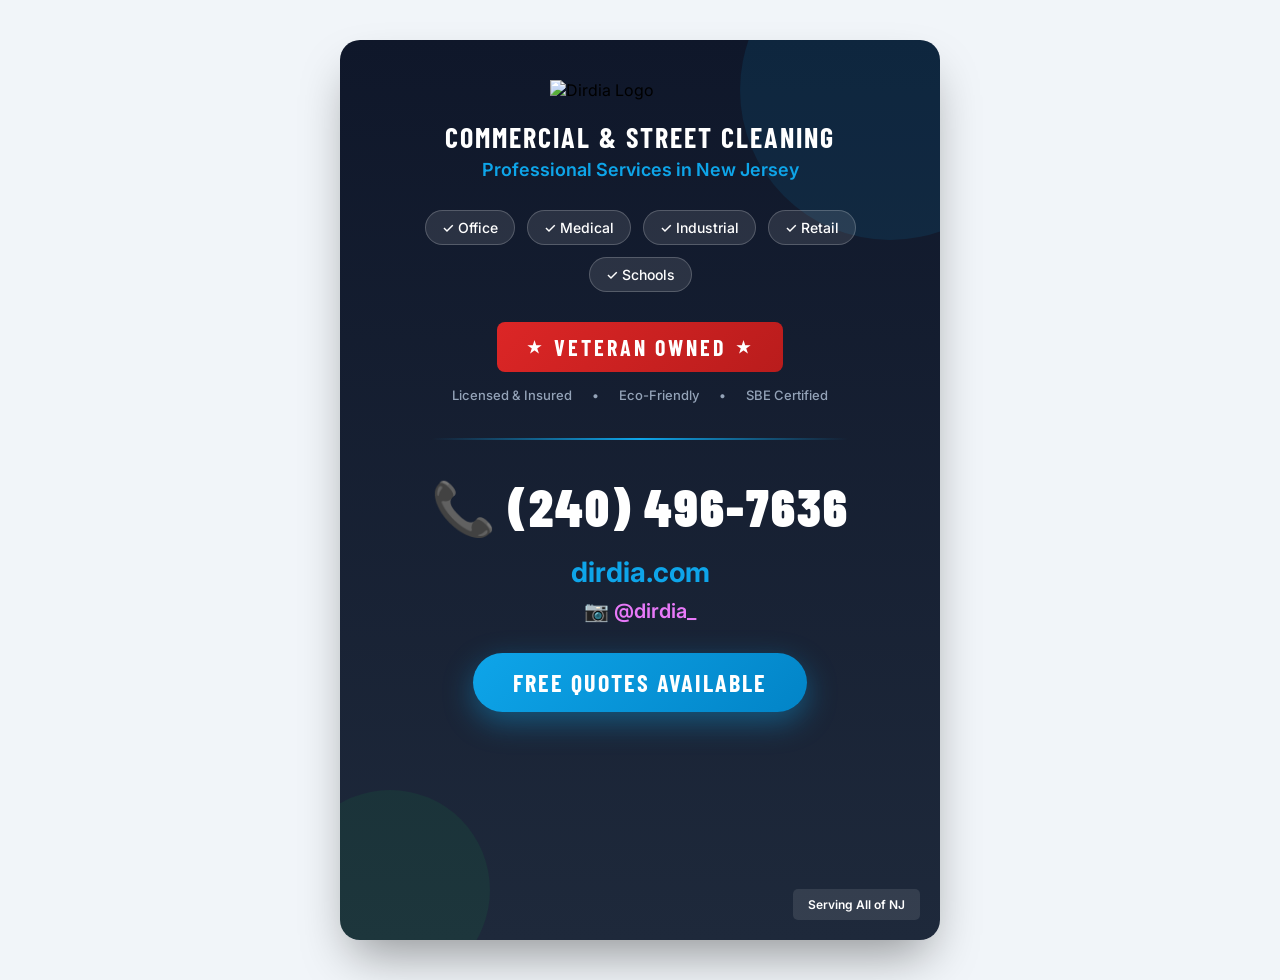
==== frontend/public/poster.html @ 5596f83d "auto-commit for a6fc9301-0016-433a-92a8-3f27f3d9824f" ====
<!DOCTYPE html>
<html lang="en">
<head>
    <meta charset="UTF-8">
    <meta name="viewport" content="width=device-width, initial-scale=1.0">
    <title>Dirdia Car Poster</title>
    <link href="https://fonts.googleapis.com/css2?family=Barlow+Condensed:wght@400;600;700;900&family=Inter:wght@400;500;600;700&display=swap" rel="stylesheet">
    <style>
        * {
            margin: 0;
            padding: 0;
            box-sizing: border-box;
        }
        
        body {
            font-family: 'Inter', sans-serif;
            background: #f1f5f9;
            min-height: 100vh;
            display: flex;
            justify-content: center;
            align-items: center;
            padding: 40px;
        }
        
        .poster {
            width: 600px;
            height: 900px;
            background: linear-gradient(180deg, #0F172A 0%, #1e293b 100%);
            border-radius: 20px;
            padding: 40px;
            display: flex;
            flex-direction: column;
            align-items: center;
            box-shadow: 0 25px 50px -12px rgba(0, 0, 0, 0.4);
            position: relative;
            overflow: hidden;
        }
        
        .poster::before {
            content: '';
            position: absolute;
            top: -100px;
            right: -100px;
            width: 300px;
            height: 300px;
            background: rgba(14, 165, 233, 0.1);
            border-radius: 50%;
        }
        
        .poster::after {
            content: '';
            position: absolute;
            bottom: -50px;
            left: -50px;
            width: 200px;
            height: 200px;
            background: rgba(22, 163, 74, 0.1);
            border-radius: 50%;
        }
        
        .logo {
            width: 180px;
            height: auto;
            margin-bottom: 20px;
            position: relative;
            z-index: 1;
        }
        
        .tagline {
            font-family: 'Barlow Condensed', sans-serif;
            font-size: 28px;
            font-weight: 700;
            color: white;
            text-align: center;
            margin-bottom: 5px;
            text-transform: uppercase;
            letter-spacing: 2px;
            position: relative;
            z-index: 1;
        }
        
        .sub-tagline {
            font-size: 18px;
            color: #0EA5E9;
            text-align: center;
            margin-bottom: 30px;
            font-weight: 600;
            position: relative;
            z-index: 1;
        }
        
        .services {
            display: flex;
            flex-wrap: wrap;
            justify-content: center;
            gap: 12px;
            margin-bottom: 30px;
            position: relative;
            z-index: 1;
        }
        
        .service-tag {
            background: rgba(255, 255, 255, 0.1);
            color: white;
            padding: 8px 16px;
            border-radius: 20px;
            font-size: 14px;
            font-weight: 500;
            border: 1px solid rgba(255, 255, 255, 0.2);
        }
        
        .veteran-badge {
            background: linear-gradient(135deg, #dc2626 0%, #b91c1c 100%);
            color: white;
            padding: 12px 30px;
            border-radius: 8px;
            font-family: 'Barlow Condensed', sans-serif;
            font-size: 22px;
            font-weight: 700;
            text-transform: uppercase;
            letter-spacing: 3px;
            margin-bottom: 15px;
            display: flex;
            align-items: center;
            gap: 10px;
            position: relative;
            z-index: 1;
        }
        
        .veteran-badge::before,
        .veteran-badge::after {
            content: '★';
            font-size: 16px;
        }
        
        .trust-badges {
            display: flex;
            gap: 20px;
            margin-bottom: 35px;
            position: relative;
            z-index: 1;
        }
        
        .trust-badge {
            color: #94a3b8;
            font-size: 13px;
            font-weight: 500;
        }
        
        .divider {
            width: 80%;
            height: 2px;
            background: linear-gradient(90deg, transparent, #0EA5E9, transparent);
            margin-bottom: 35px;
            position: relative;
            z-index: 1;
        }
        
        .contact-section {
            text-align: center;
            position: relative;
            z-index: 1;
        }
        
        .phone {
            font-family: 'Barlow Condensed', sans-serif;
            font-size: 52px;
            font-weight: 900;
            color: white;
            margin-bottom: 15px;
            letter-spacing: 2px;
        }
        
        .phone-icon {
            display: inline-block;
            margin-right: 10px;
        }
        
        .website {
            font-size: 28px;
            font-weight: 700;
            color: #0EA5E9;
            margin-bottom: 10px;
        }
        
        .instagram {
            font-size: 20px;
            color: #e879f9;
            font-weight: 600;
            margin-bottom: 30px;
        }
        
        .cta {
            background: linear-gradient(135deg, #0EA5E9 0%, #0284c7 100%);
            color: white;
            padding: 15px 40px;
            border-radius: 50px;
            font-family: 'Barlow Condensed', sans-serif;
            font-size: 24px;
            font-weight: 700;
            text-transform: uppercase;
            letter-spacing: 2px;
            box-shadow: 0 10px 30px rgba(14, 165, 233, 0.4);
            position: relative;
            z-index: 1;
        }
        
        .nj-badge {
            position: absolute;
            bottom: 20px;
            right: 20px;
            background: rgba(255, 255, 255, 0.1);
            color: white;
            padding: 8px 15px;
            border-radius: 5px;
            font-size: 12px;
            font-weight: 600;
            z-index: 1;
        }
        
        /* Print styles */
        @media print {
            body {
                background: white;
                padding: 0;
            }
            .poster {
                box-shadow: none;
                border-radius: 0;
            }
        }
    </style>
</head>
<body>
    <div class="poster">
        <img src="https://customer-assets.emergentagent.com/job_cleanstreets-nj/artifacts/n9fdovtq_Untitled_design-removebg-preview.png" alt="Dirdia Logo" class="logo">
        
        <div class="tagline">Commercial & Street Cleaning</div>
        <div class="sub-tagline">Professional Services in New Jersey</div>
        
        <div class="services">
            <span class="service-tag">✓ Office</span>
            <span class="service-tag">✓ Medical</span>
            <span class="service-tag">✓ Industrial</span>
            <span class="service-tag">✓ Retail</span>
            <span class="service-tag">✓ Schools</span>
        </div>
        
        <div class="veteran-badge">Veteran Owned</div>
        
        <div class="trust-badges">
            <span class="trust-badge">Licensed & Insured</span>
            <span class="trust-badge">•</span>
            <span class="trust-badge">Eco-Friendly</span>
            <span class="trust-badge">•</span>
            <span class="trust-badge">SBE Certified</span>
        </div>
        
        <div class="divider"></div>
        
        <div class="contact-section">
            <div class="phone">
                <span class="phone-icon">📞</span>(240) 496-7636
            </div>
            <div class="website">dirdia.com</div>
            <div class="instagram">📷 @dirdia_</div>
        </div>
        
        <div class="cta">Free Quotes Available</div>
        
        <div class="nj-badge">Serving All of NJ</div>
    </div>
</body>
</html>
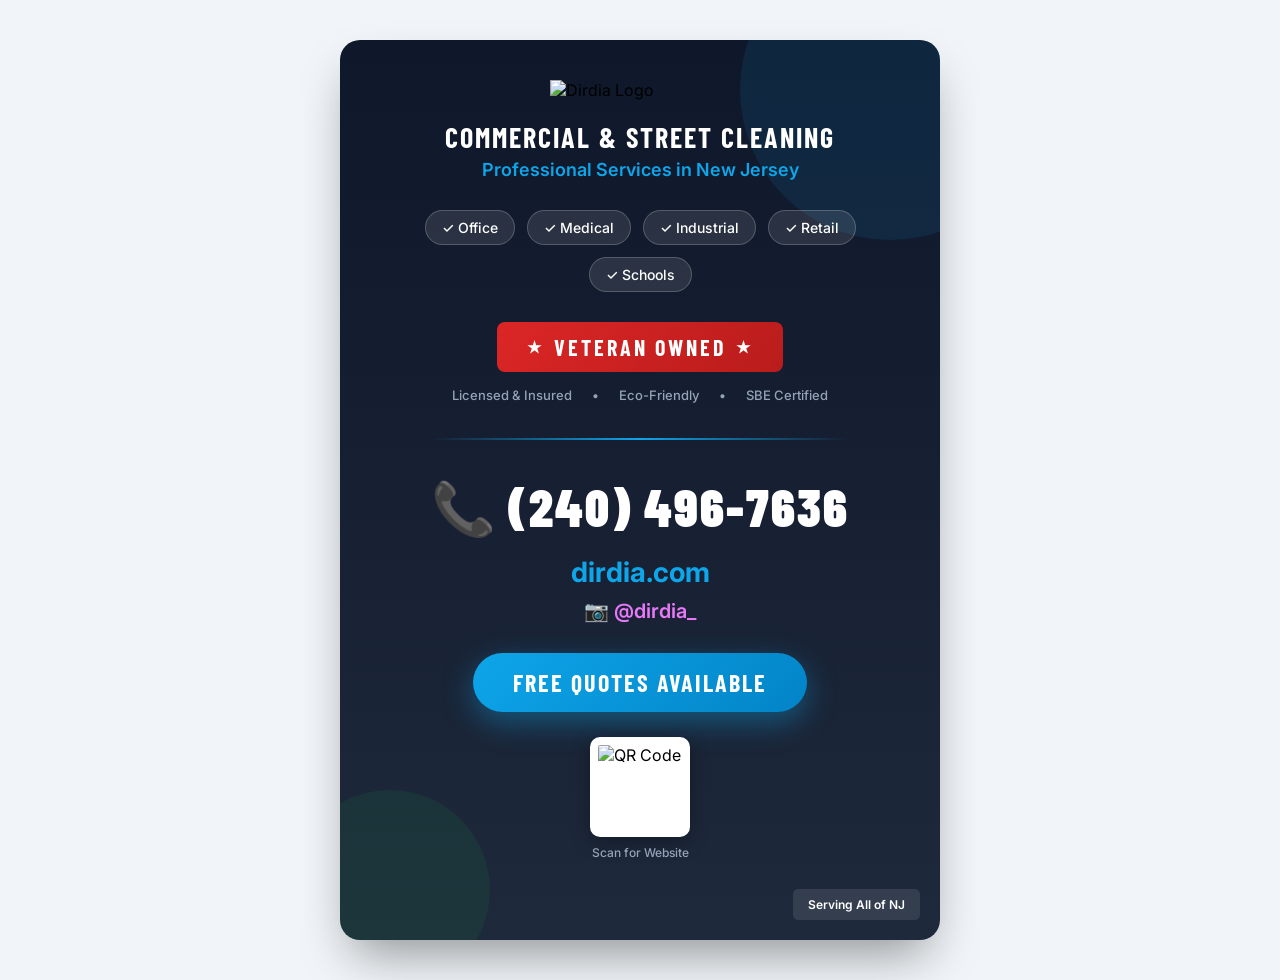
==== commit d147f777: "auto-commit for 244c4619-5ef1-4582-9c12-bc6d9a9cf313" ====
--- a/frontend/public/poster.html
+++ b/frontend/public/poster.html
@@ -203,6 +203,31 @@
             box-shadow: 0 10px 30px rgba(14, 165, 233, 0.4);
             position: relative;
             z-index: 1;
+            margin-bottom: 25px;
+        }
+        
+        .qr-section {
+            display: flex;
+            flex-direction: column;
+            align-items: center;
+            position: relative;
+            z-index: 1;
+        }
+        
+        .qr-code {
+            width: 100px;
+            height: 100px;
+            background: white;
+            padding: 8px;
+            border-radius: 10px;
+            box-shadow: 0 5px 20px rgba(0, 0, 0, 0.3);
+        }
+        
+        .qr-label {
+            color: #94a3b8;
+            font-size: 12px;
+            margin-top: 8px;
+            font-weight: 500;
         }
         
         .nj-badge {
@@ -268,6 +293,11 @@
         
         <div class="cta">Free Quotes Available</div>
         
+        <div class="qr-section">
+            <img src="https://customer-assets.emergentagent.com/job_cleanstreets-nj/artifacts/znr9bxsh_qr-code.png" alt="QR Code" class="qr-code">
+            <span class="qr-label">Scan for Website</span>
+        </div>
+        
         <div class="nj-badge">Serving All of NJ</div>
     </div>
 </body>
